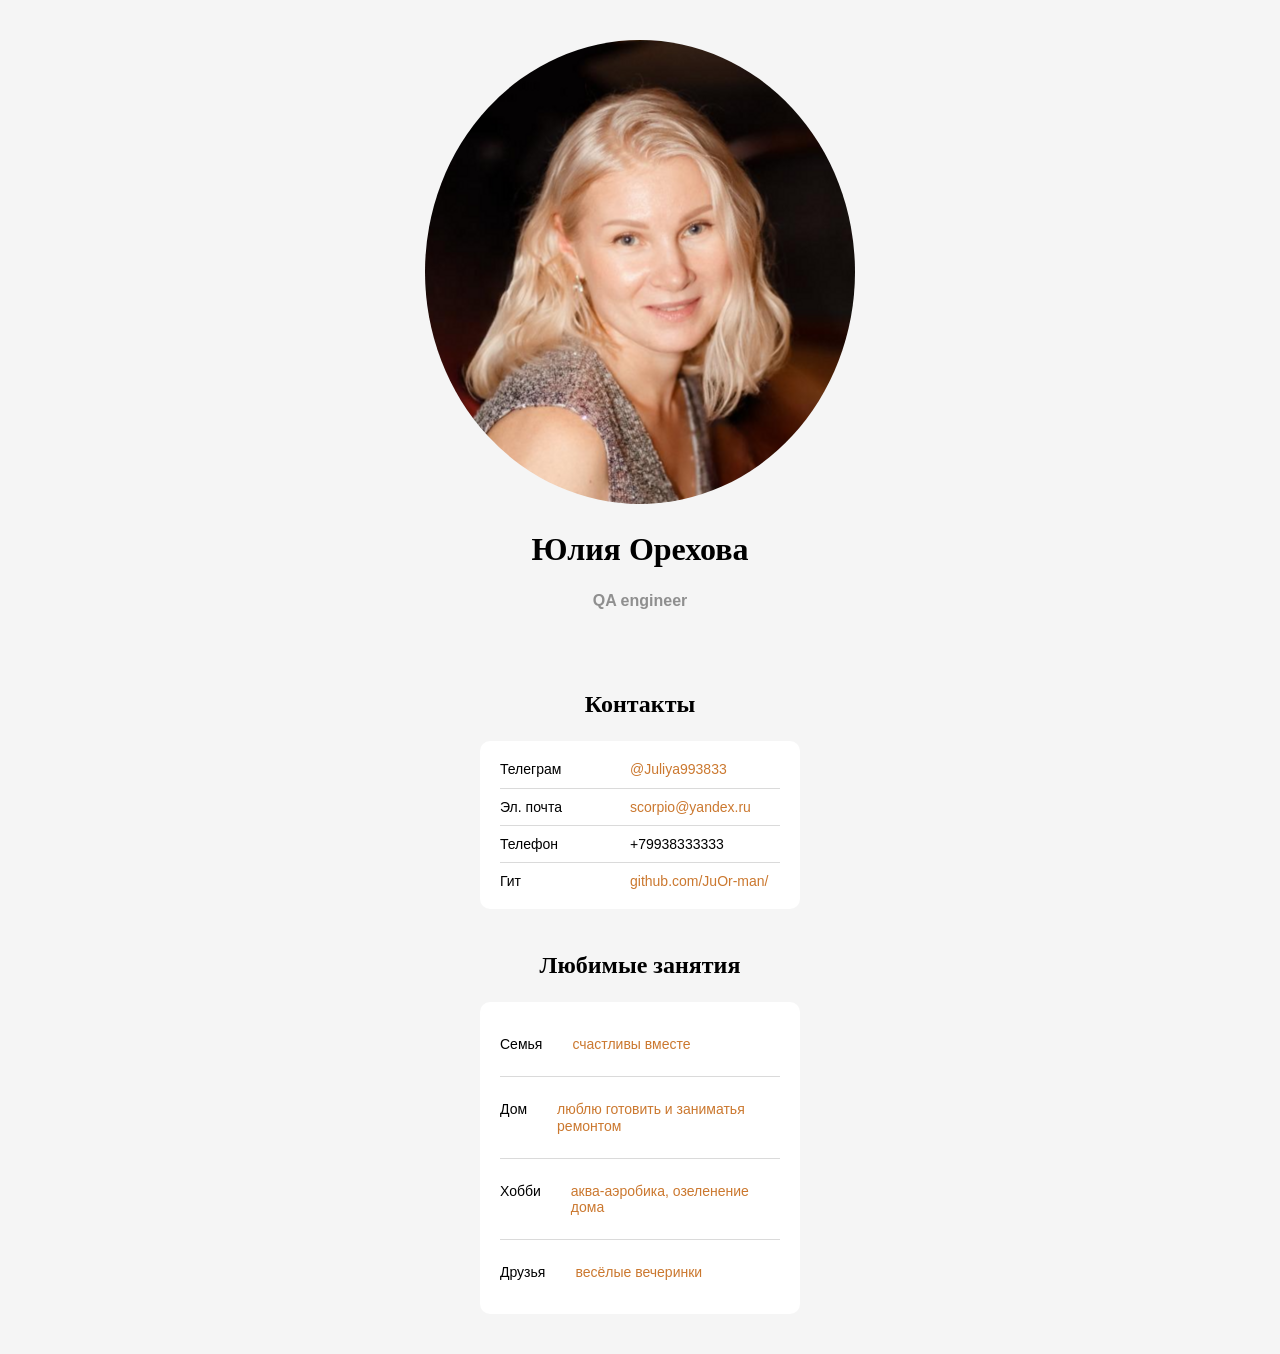
==== index.html @ 828d3942 "Файлы сайта визитка" ====
<!DOCTYPE html>
<html lang="en">
  <head>
    <meta charset="UTF-8" />
    <meta http-equiv="X-UA-Compatible" content="IE=edge" />
    <meta name="viewport" content="width=device-width, initial-scale=1.0" />
    <link href="./normalize.css" rel="stylesheet" />
    <link href="./style.css" rel="stylesheet" />
    <title>Document</title>
  </head>
  <body>
    <header class="header">
      <img src="./фото6.png" alt="avatar" class="header__avatar" />
      <h1 class="header__title">Юлия Орехова</h1>
      <h3 class="header__subtitle">QA engineer</h3>
    </header>
    <main>
      <section class="links">
        <h2 class="links__header">Контакты</h2>
        <ul class="links__container">
          <li class="links__link">
            <p class="links__title">Телеграм</p>
            <a class="linsk__link" href="http://t.me/Juliya993833">@Juliya993833</a>
          </li>
          <li class="links__link">
            <p class="links__title">Эл. почта</p>
            <a class="linsk__link" href="mailto:scorpio@yandex.ru"
              >scorpio@yandex.ru</a
            >
          </li>
         <li class="links__link">  
            <p class="links__title">Телефон</p>
            <p class="links__title">+79938333333</p>
          </li>
          <li class="links__link">
            <p class="links__title">Гит</p>
            <a class="linsk__link" href="http://github.com/JuOr-man/">github.com/JuOr-man/</a>
          </li>
        </ul>
      </section>
      <section class="links">
        <h2 class="links__header">Любимые занятия</h2>
        <ul class="links__container">
          <li class="links__link">
            <p class="links__title; vertical-align: middle">Семья</p>
            <p class="linsk__link">счастливы вместе</p>
          </li>
          <li class="links__link">
            <p class="links__title; vertical-align: middle">Дом</p>
            <p class="linsk__link">люблю готовить и заниматья ремонтом</p>
          </li>
          <li class="links__link">
            <p class="links__title; vertical-align: middle">Хобби</p>
            <p class="linsk__link">аква-аэробика, озеленение дома </p>
          </li>
          <li class="links__link">
            <p class="links__title; vertical-align: middle">Друзья</p>
            <p class="linsk__link">весёлые вечеринки </p>
          </li>
        </ul>
      </section>
    </main>
---- style.css ----
body {
  font-family: "Helvetica";
  background-color: #f5f5f5;
  color: #000000;
  display: flex;
  flex-direction: column;
  justify-content: center;
  align-items: center;
}

.header {
  margin: 40px 0;
}

.header__avatar {
  border-radius: 50%;
}

.header__title {
  text-align: center;
  font-size: 32px;
  line-height: 1.2;
  font-family: "Helvetica Neue";
}

.header__subtitle {
  color: #8f8f8f;
  font-size: 16px;
  line-height: 1.4;
  text-align: center;
}

.links {
  width: 320px;
  margin-bottom: 40px;
}

.links__header {
  font-family: "Helvetica Neue";
  font-size: 24px;
  line-height: 1.4;
 text-align: center;
}

.links__container {
  list-style-type: none;
  background: #ffffff;
  border-radius: 10px;
  display: flex;
  flex-direction: column;
  align-items: flex-start;
  padding: 20px 20px 10px;
  gap: 10px;
  flex: none;
  order: 1;
  flex-grow: 0;
  box-sizing: border-box;
  margin: 0;
}

.links__link,
.links__title {
  font-size: 14px;
  font-size: 1.4;
}

.links__link {
  display: flex;
  flex-direction: row;
  align-items: flex-start;
  padding: 0px 0px 10px;
  gap: 30px;
  border-bottom: 1px solid #dadada;
  width: 280px;
}

.links__link:last-child {
  border-bottom: none;
}

.linsk__link,
.links__link:visited {
  text-decoration: none;
  color: #cb782f;
}

.links__title {
  margin: 0;
  min-width: 100px;
}

footer {
  margin: 0 0 40px 0;
}
.button-link {
  box-sizing: border-box;
  display: flex;
  flex-direction: row;
  justify-content: center;
  align-items: center;
  padding: 10px;
  width: 320px;
  background: #cb782f;
  border-radius: 20px;

  font-size: 14px;
  line-height: 1.4;

  color: #ffffff;
  text-decoration: none;
}
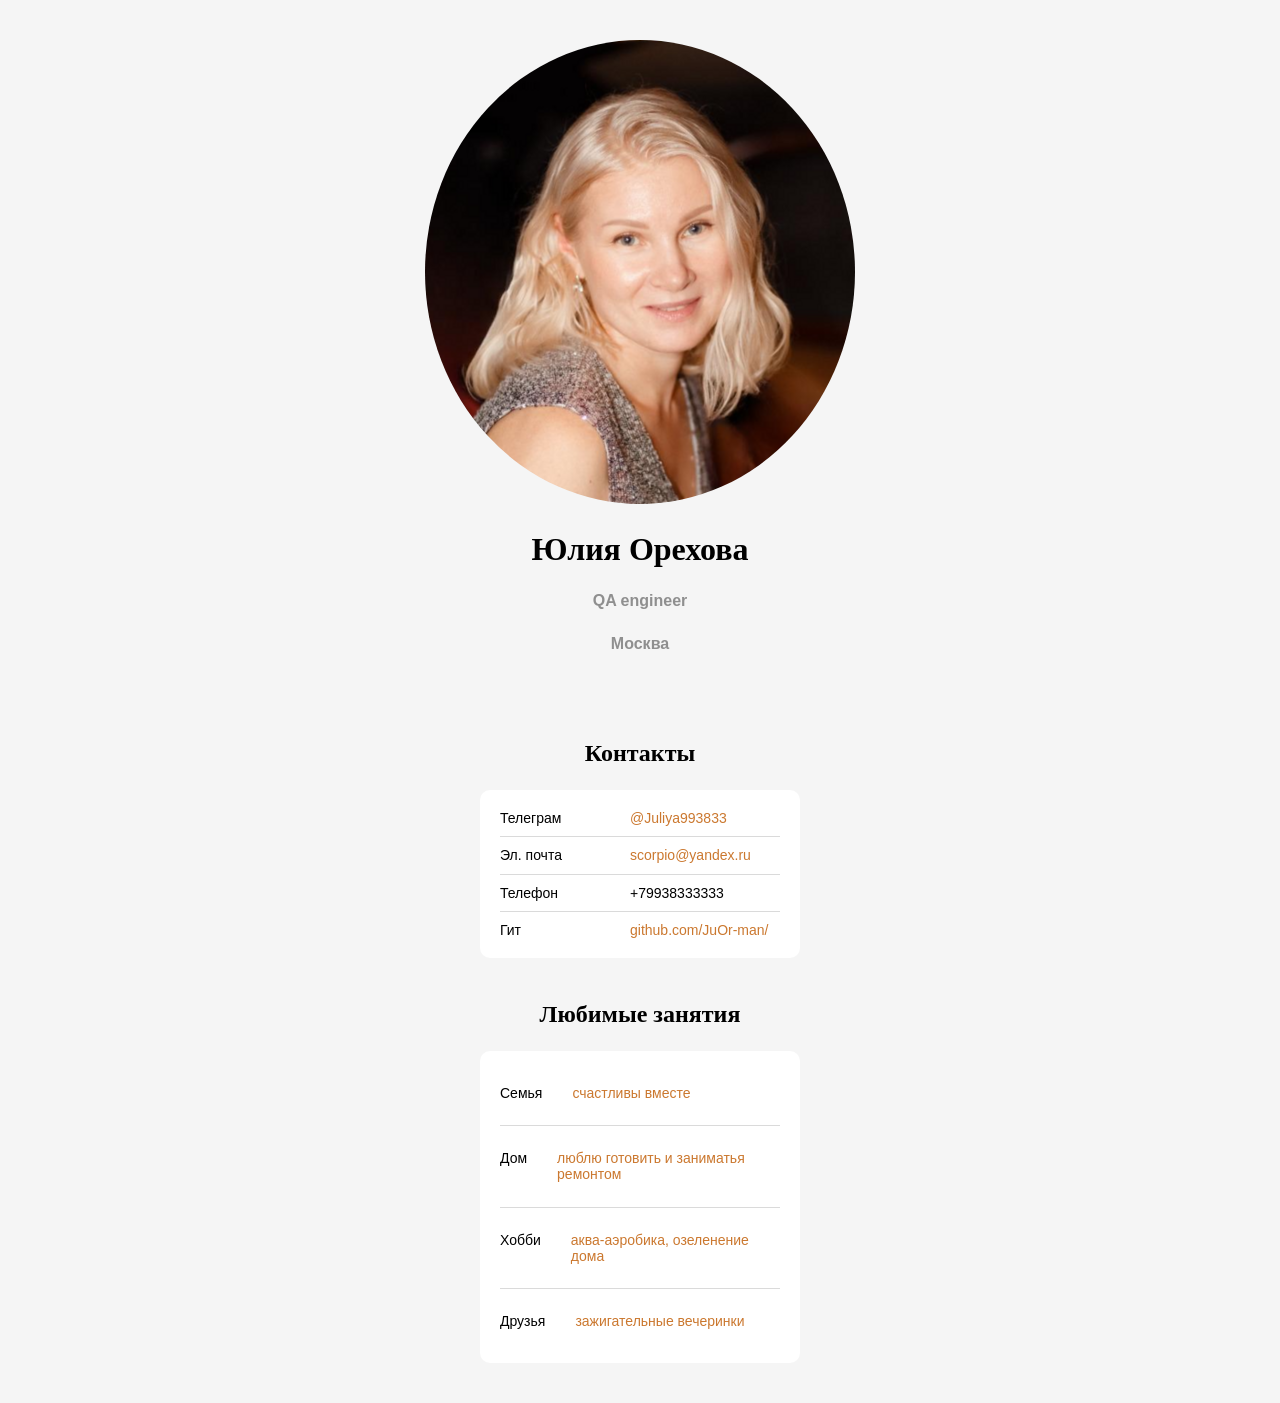
==== commit 2b861eea: "добавила Москва" ====
--- a/index.html
+++ b/index.html
@@ -13,6 +13,7 @@
       <img src="./фото6.png" alt="avatar" class="header__avatar" />
       <h1 class="header__title">Юлия Орехова</h1>
       <h3 class="header__subtitle">QA engineer</h3>
+      <h4 class="header__subtitle">Москва</h4>
     </header>
     <main>
       <section class="links">
@@ -55,7 +56,7 @@
           </li>
           <li class="links__link">
             <p class="links__title; vertical-align: middle">Друзья</p>
-            <p class="linsk__link">весёлые вечеринки </p>
+            <p class="linsk__link">зажигательные вечеринки </p>
           </li>
         </ul>
       </section>
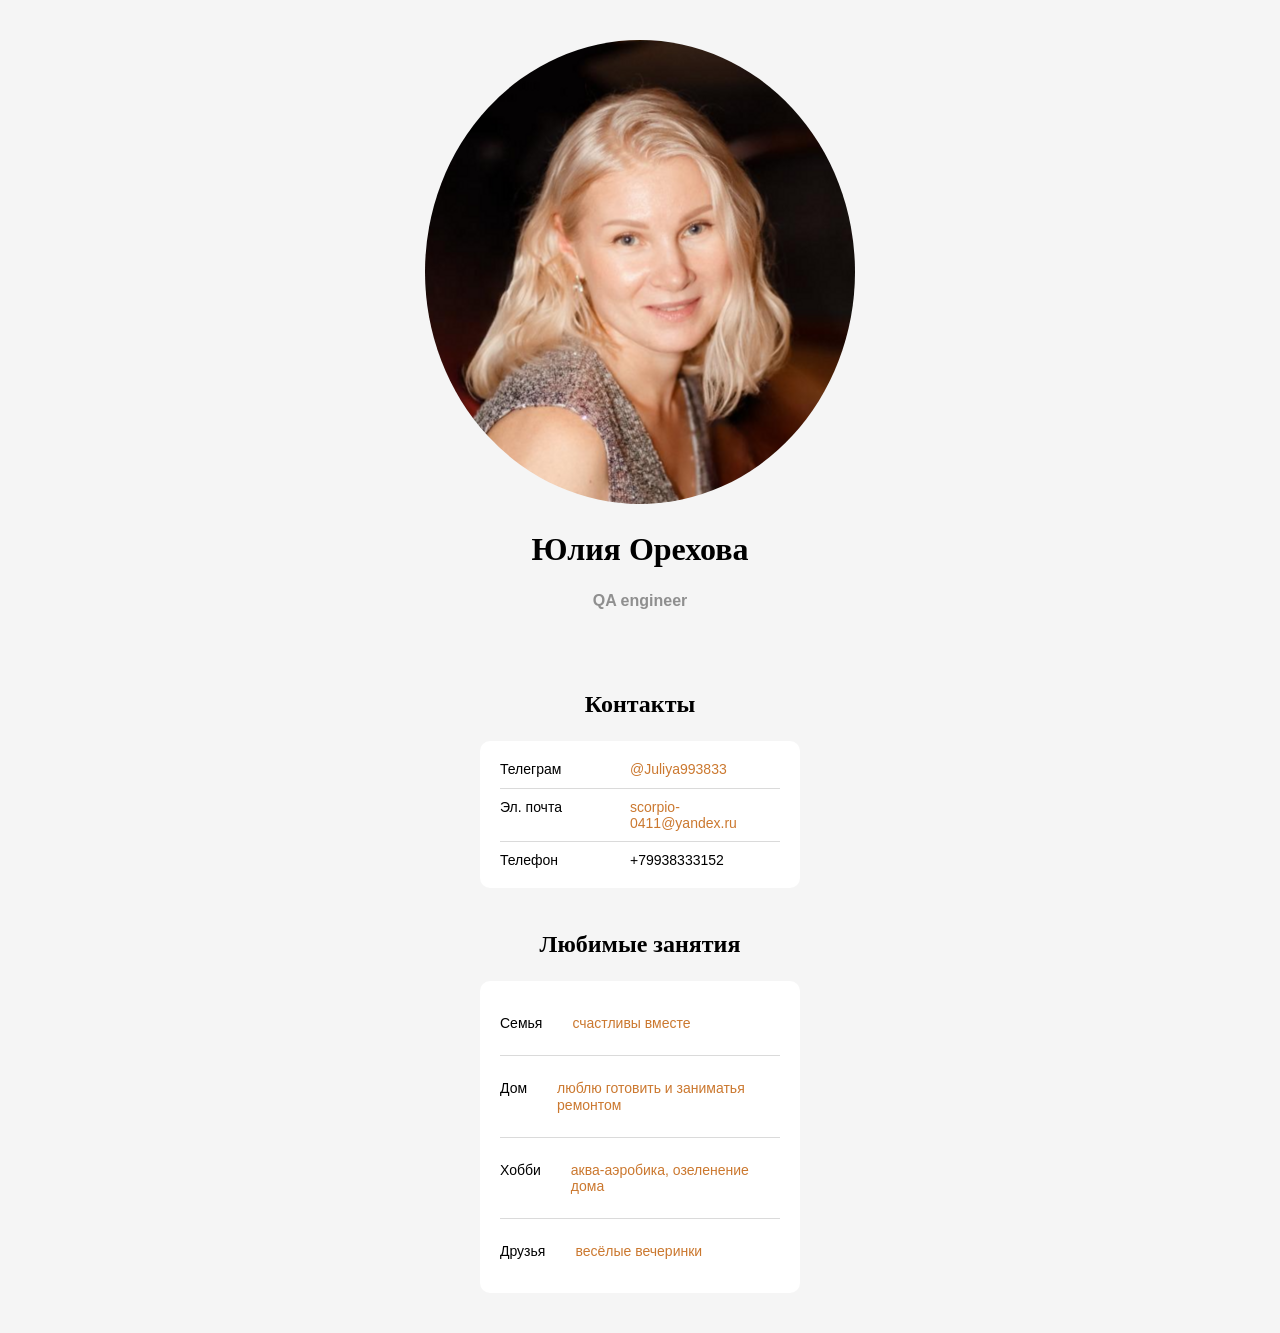
==== commit 0568d248: "Add files via upload" ====
--- a/index.html
+++ b/index.html
@@ -13,7 +13,6 @@
       <img src="./фото6.png" alt="avatar" class="header__avatar" />
       <h1 class="header__title">Юлия Орехова</h1>
       <h3 class="header__subtitle">QA engineer</h3>
-      <h4 class="header__subtitle">Москва</h4>
     </header>
     <main>
       <section class="links">
@@ -25,18 +24,15 @@
           </li>
           <li class="links__link">
             <p class="links__title">Эл. почта</p>
-            <a class="linsk__link" href="mailto:scorpio@yandex.ru"
-              >scorpio@yandex.ru</a
+            <a class="linsk__link" href="mailto:scorpio-0411@yandex.ru"
+              >scorpio-0411@yandex.ru</a
             >
           </li>
          <li class="links__link">  
             <p class="links__title">Телефон</p>
-            <p class="links__title">+79938333333</p>
+            <p class="links__title">+79938333152</p>
           </li>
-          <li class="links__link">
-            <p class="links__title">Гит</p>
-            <a class="linsk__link" href="http://github.com/JuOr-man/">github.com/JuOr-man/</a>
-          </li>
+          
         </ul>
       </section>
       <section class="links">
@@ -56,7 +52,7 @@
           </li>
           <li class="links__link">
             <p class="links__title; vertical-align: middle">Друзья</p>
-            <p class="linsk__link">зажигательные вечеринки </p>
+            <p class="linsk__link">весёлые вечеринки </p>
           </li>
         </ul>
       </section>
